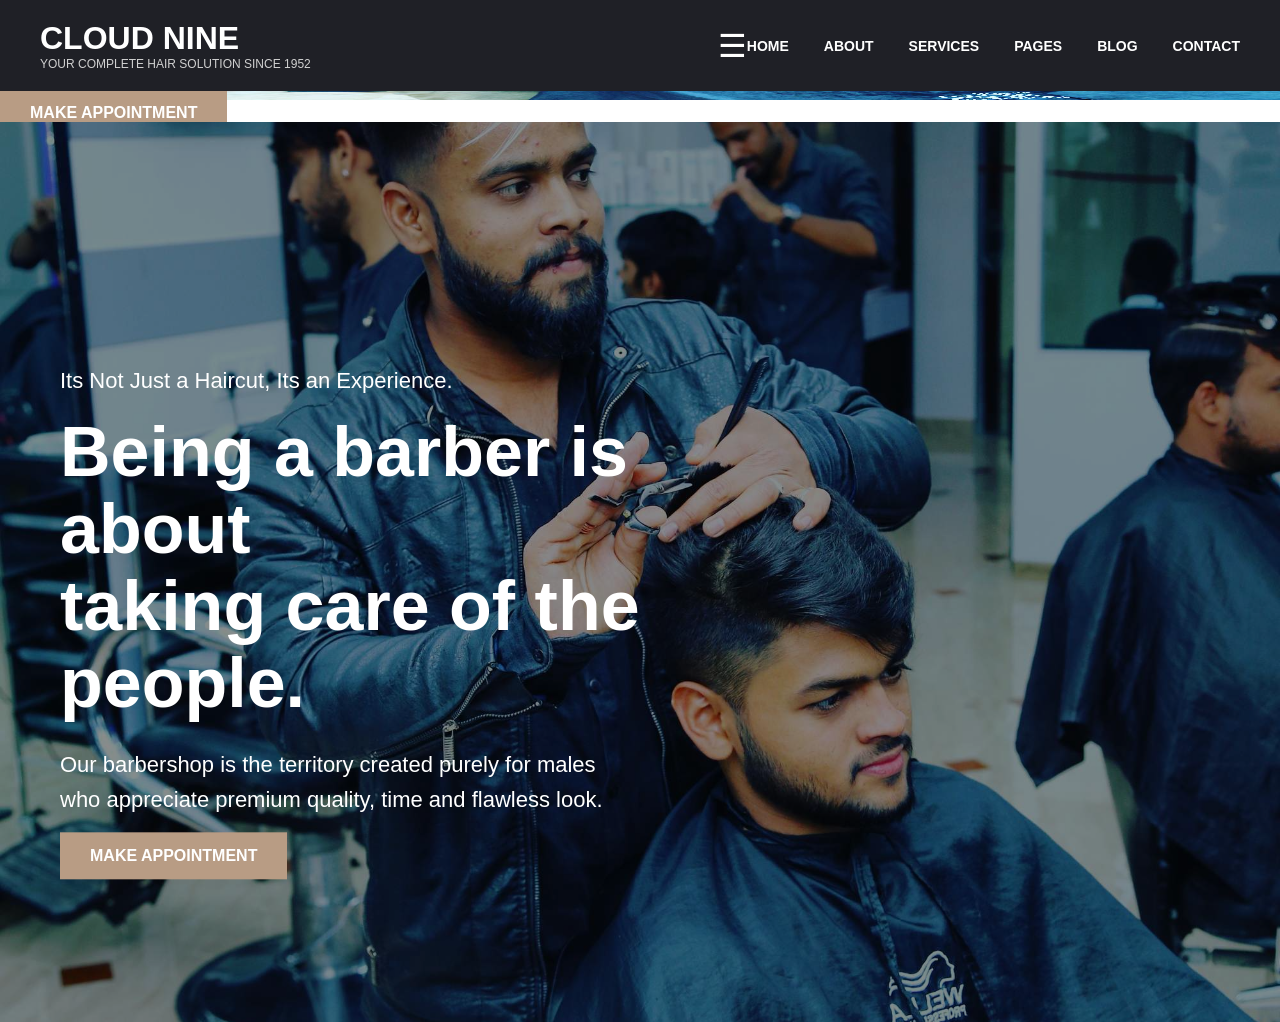
==== index.html @ e3773db2 "Update index.html" ====
<!DOCTYPE html>
<html lang="en">

<head>
    <meta charset="UTF-8">
    <meta name="viewport" content="width=device-width, initial-scale=1.0">
    <title>Cloud Nine Barber Shop</title>
    <meta name="description" content="Cloud Nine Barber Shop - Professional haircuts, beard styling, grooming, and premium salon services.">  <!-- Open Graph Tags -->
    <meta property="og:title" content="Cloud Nine Barber Shop">
    <meta property="og:description" content="Professional Haircuts, Beard Styling & Grooming Services. Book your appointment today!">
    <meta property="og:image" content="https://rudrakshp78-del.github.io/CLOUD9-hair-salon/logo1.png">
   <meta property="og:url" content="https://rudrakshp78-del.github.io/CLOUD9-hair-salon/">
    <meta property="og:type" content="website">
    <meta property="og:site_name" content="Cloud Nine Barber Shop">
    <link rel="stylesheet" href="https://cdnjs.cloudflare.com/ajax/libs/font-awesome/6.7.2/css/all.min.css">
    <link rel="stylesheet" href="index.css">
    <title>hair solan</title>
</head>

<body>
    <img src="hair1.jpg" width="100%" height="100vh" alt="hair salon">


    <header>
        <div class="logo-box">
         <link rel="icon" type="image/png" href="logo1.png">
        </div>


        <div class="logo">
            <h1> CLOUD NINE </h1>
            <p>YOUR COMPLETE HAIR SOLUTION SINCE 1952</p>
        </div>

        <button class="menu-toggle" id="menuToggle">
            ☰
        </button>

        <nav id="navLinks">
            <ul>
                <li><a href="index.html">HOME</a></li>
                <li><a href="index2.html">ABOUT</a></li>
                <li><a href="index3.html">SERVICES</a></li>
                <li><a href="index4.html">PAGES</a></li>
                <li><a href="index5.html">BLOG</a></li>
                <li><a href="index6.html">CONTACT</a></li>
            </ul>
        </nav>

            </header>

        <a href="index7.html" class="appointment-btn">MAKE APPOINTMENT</a>




    <section class="hero">
        <div class="overlay"></div>

        <div class="hero-content">
            <h3>Its Not Just a Haircut, Its an Experience.</h3>

            <h1>
                Being a barber is about <br>
                taking care of the people.
            </h1>

            <p>
                Our barbershop is the territory created purely for males<br>
                who appreciate premium quality, time and flawless look.
            </p>

            <a href="index7.html" class="appointment-btn">MAKE APPOINTMENT</a>
        </div>
    </section>
    <script>
document.addEventListener("DOMContentLoaded", () => {

const menuToggle = document.getElementById("menuToggle");
const navLinks = document.getElementById("navLinks");

menuToggle.addEventListener("click", () => {

    navLinks.classList.toggle("active");

    if(navLinks.classList.contains("active")){
        menuToggle.innerHTML = "✖";
    }else{
        menuToggle.innerHTML = "☰";
    }

});

});
        </script>
</body>

</html>
---- index.css ----
*{
margin:0;
padding:0;
box-sizing:border-box;
}

body{
font-family:Arial, sans-serif;
}

/* HEADER */
header{
position:absolute;
top:0;
left:0;
width:100%;
display:flex;
justify-content:space-between;
align-items:center;
padding:20px 40px;
background:#1f2026;
z-index:100;
}

.logo{
    flex: 1;
}
.img{
width: 100%;
height: 100vh;
background-image: url("hair1.jpg");
background-size: cover;
background-position: repeat;
background-repeat: no-repeat;
}

.logo h1{
color:white;
font-size:32px;
}

.logo p{
color:#d0d0d0;
font-size:12px;
}

#navLinks ul{
display:flex;
list-style:none;
gap:35px;
}

#navLinks ul li a{
color:white;
text-decoration:none;
font-weight:bold;
font-size:14px;
}

.appointment-btn{
text-decoration:none;
background:#b89c84;
color:white;
padding:15px 30px;
font-weight:bold;
}

/* HERO SECTION */
.hero{
width: 100%;
height:100vh;
background:url("hair1.jpg") center center/cover no-repeat;
position:relative;
object-fit: cover;
display: block;
}

.overlay{
position:absolute;
width:100%;
height:100%;
background:rgba(0,0,0,0.45);
}

.hero-content{
position:absolute;
top:55%;
left:60px;
transform:translateY(-50%);
color:white;
z-index:2;
max-width:700px;
}

.hero-content h3{
font-size:22px;
margin-bottom:20px;
font-weight:normal;
}

.hero-content h1{
font-size:70px;
line-height:1.1;
margin-bottom:25px;
}

.hero-content p{
font-size:22px;
line-height:1.6;
margin-bottom:30px;
}

.btn{
display:flex;
list-style:none
background:#b89c84;
color:white;
text-decoration:none;
padding:15px 30px;
font-weight:bold;
}

.menu-toggle{
display:flex;
background:none;
border:none;
color:white;
font-size:32px;
cursor:pointer;
}

@media(max-width:425px){

#navLinks{
display:none;
position:absolute;
top:100%;
left:0;
width:100%;
background:#1f2026;
}

#navLinks.active{
display:block;
}

#navLinks ul{
    flex-direction:column;
    gap:0;
}

#navLinks ul li{
    text-align:center;
    padding:15px 0;
    border-top:1px solid rgba(255,255,255,0.1);
}

.menu-toggle{
    display:block;
}

.appointment-btn{
    display:flex;
}


}
@media(max-width:375px){

#navLinks{
display:none;
position:absolute;
top:100%;
left:0;
width:100%;
background:#1f2026;
}

#navLinks.active{
display:block;
}

#navLinks ul{
    flex-direction:column;
    gap:0;
}

#navLinks ul li{
    text-align:center;
    padding:15px 0;
    border-top:1px solid rgba(255,255,255,0.1);
}

.menu-toggle{
    display:block;
}

.appointment-btn{
    display:flex;
}


}
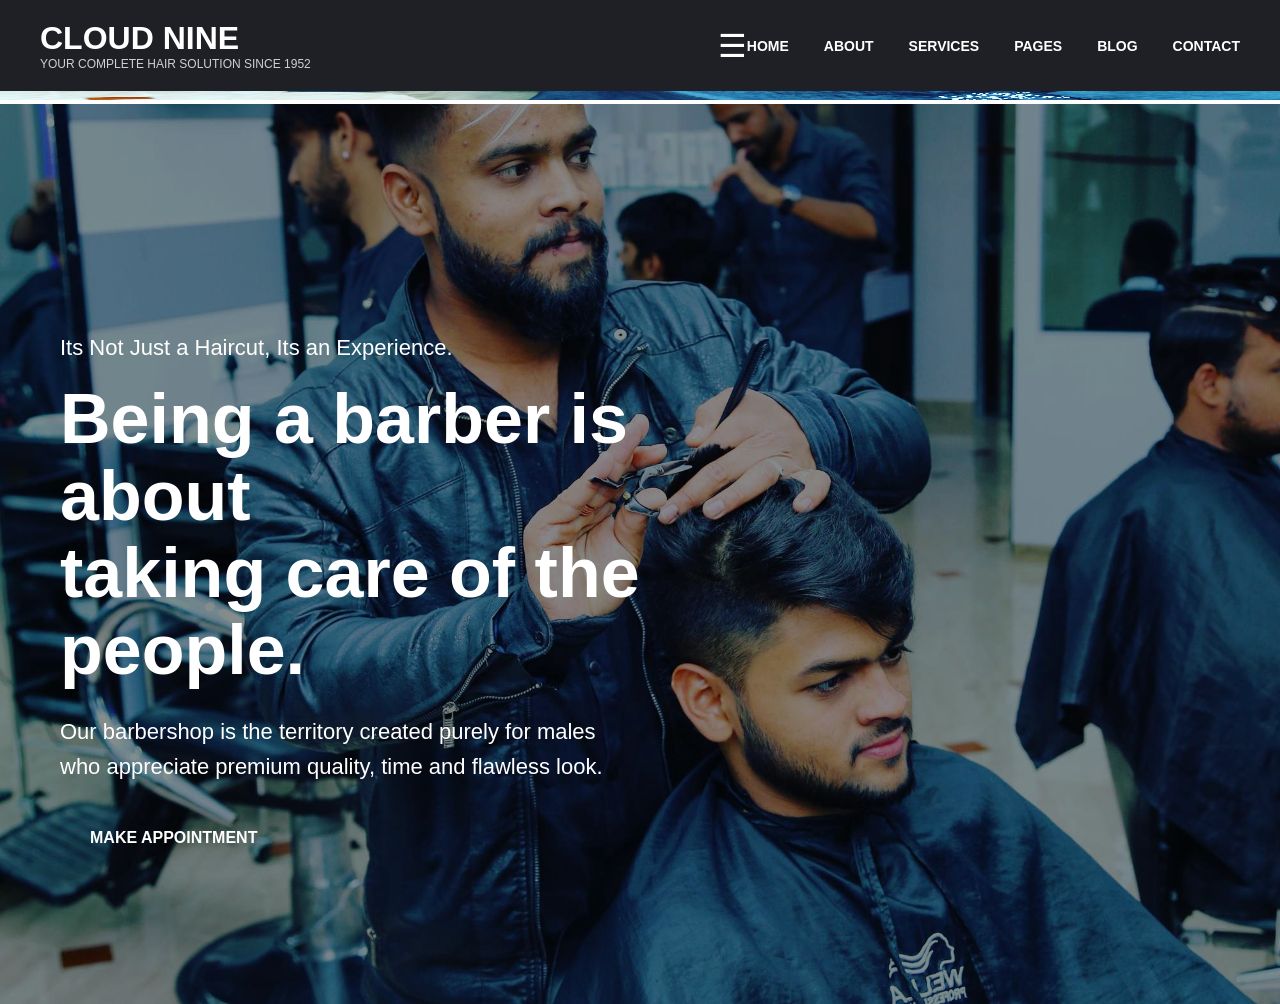
==== commit 6fd48bfb: "Fix HTML structure and content formatting" ====
--- a/index.html
+++ b/index.html
@@ -22,9 +22,6 @@
 
 
     <header>
-        <div class="logo-box">
-         <link rel="icon" type="image/png" href="logo1.png">
-        </div>
 
 
         <div class="logo">
@@ -48,11 +45,6 @@
         </nav>
 
             </header>
-
-        <a href="index7.html" class="appointment-btn">MAKE APPOINTMENT</a>
-
-
-
 
     <section class="hero">
         <div class="overlay"></div>
--- a/index.css
+++ b/index.css
@@ -57,14 +57,6 @@
 font-size:14px;
 }
 
-.appointment-btn{
-text-decoration:none;
-background:#b89c84;
-color:white;
-padding:15px 30px;
-font-weight:bold;
-}
-
 /* HERO SECTION */
 .hero{
 width: 100%;
@@ -110,7 +102,7 @@
 margin-bottom:30px;
 }
 
-.btn{
+.appointment-btn{
 display:flex;
 list-style:none
 background:#b89c84;
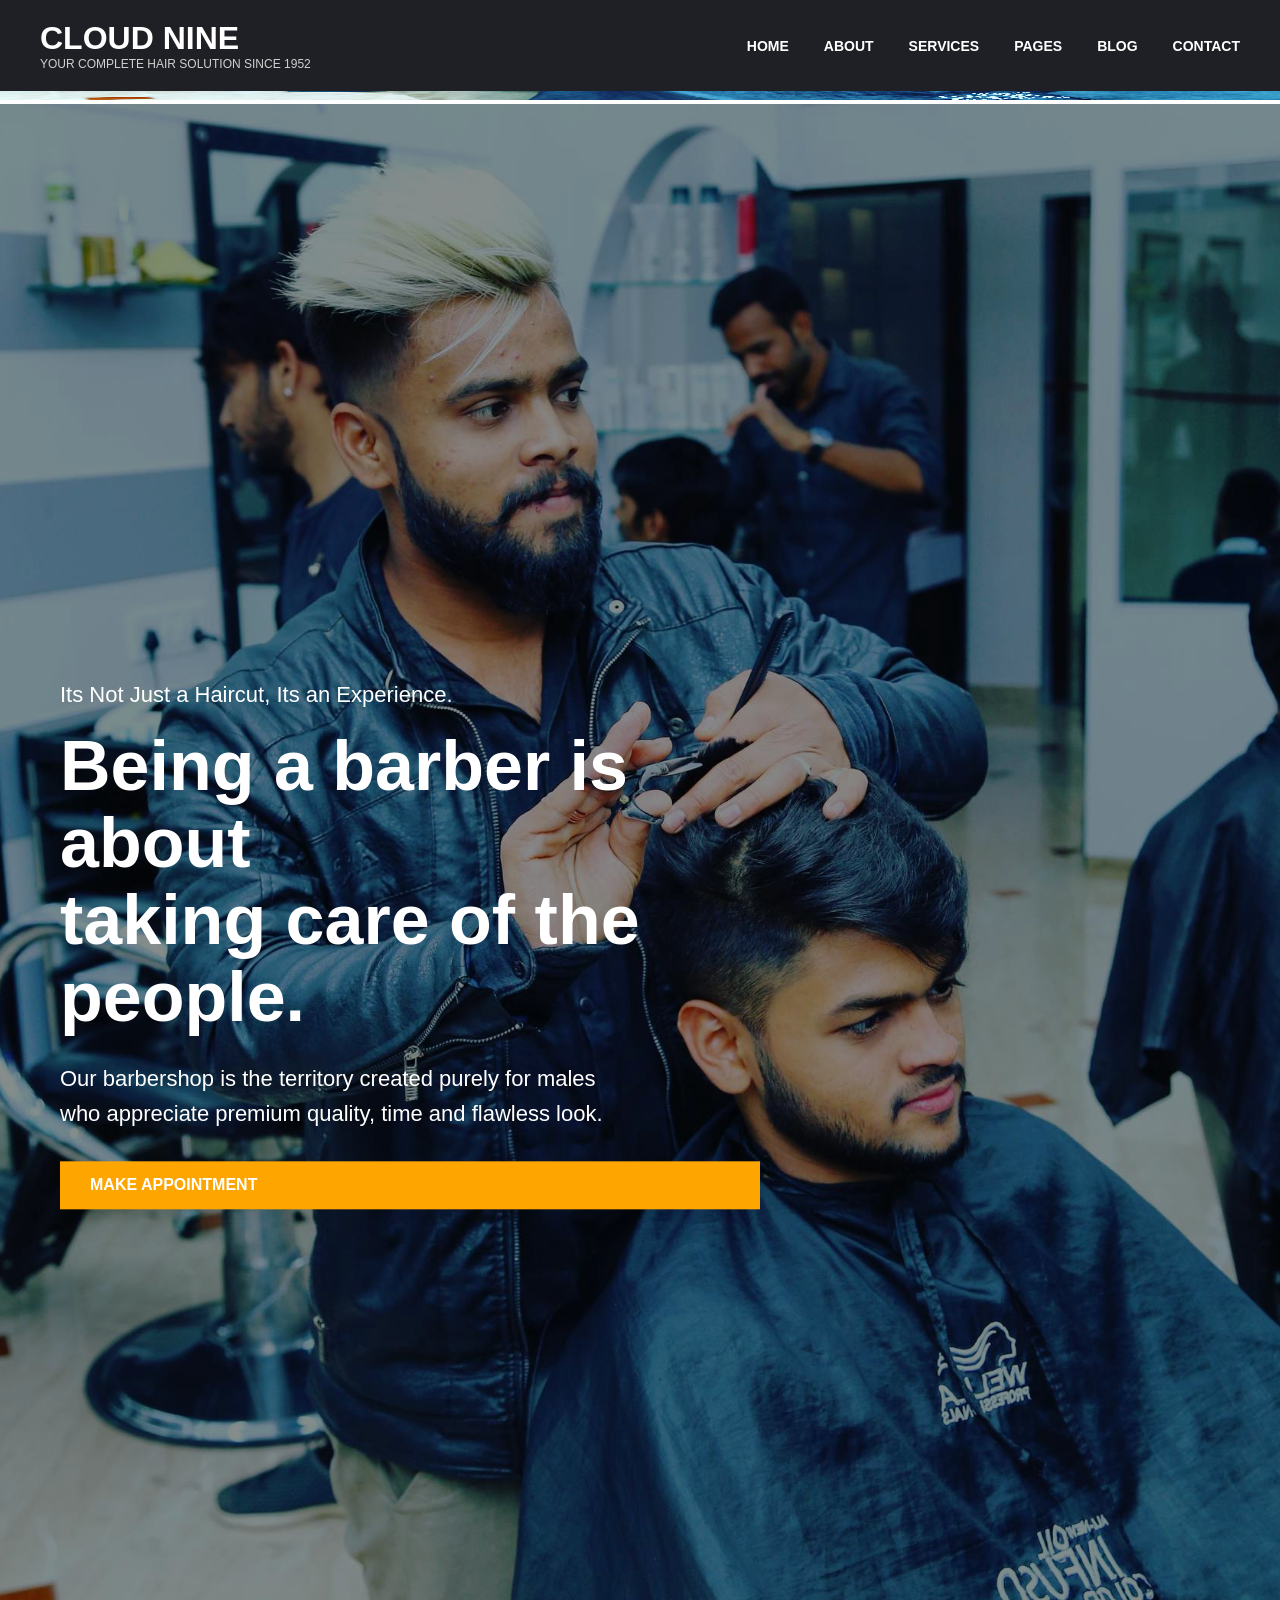
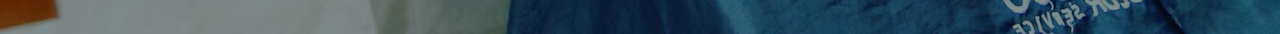
==== commit af7d86ce: "Update index.html" ====
--- a/index.html
+++ b/index.html
@@ -9,7 +9,11 @@
     <meta property="og:title" content="Cloud Nine Barber Shop">
     <meta property="og:description" content="Professional Haircuts, Beard Styling & Grooming Services. Book your appointment today!">
     <meta property="og:image" content="https://rudrakshp78-del.github.io/CLOUD9-hair-salon/logo1.png">
-   <meta property="og:url" content="https://rudrakshp78-del.github.io/CLOUD9-hair-salon/">
+    <meta property="og:url" content="https://rudrakshp78-del.github.io/CLOUD9-hair-salon/">
+
+    <meta property="og:image:width" content="1200">
+    <meta property="og:image:height" content="630">
+
     <meta property="og:type" content="website">
     <meta property="og:site_name" content="Cloud Nine Barber Shop">
     <link rel="stylesheet" href="https://cdnjs.cloudflare.com/ajax/libs/font-awesome/6.7.2/css/all.min.css">
--- a/index.css
+++ b/index.css
@@ -60,7 +60,7 @@
 /* HERO SECTION */
 .hero{
 width: 100%;
-height:100vh;
+height:170vh;
 background:url("hair1.jpg") center center/cover no-repeat;
 position:relative;
 object-fit: cover;
@@ -104,8 +104,8 @@
 
 .appointment-btn{
 display:flex;
-list-style:none
-background:#b89c84;
+list-style:none;
+background-color:orange;
 color:white;
 text-decoration:none;
 padding:15px 30px;
@@ -113,7 +113,7 @@
 }
 
 .menu-toggle{
-display:flex;
+display:none;
 background:none;
 border:none;
 color:white;
@@ -152,7 +152,13 @@
 }
 
 .appointment-btn{
-    display:flex;
+display:flex;
+list-style:none;
+background-color:orange;
+color:white;
+text-decoration:none;
+padding:15px 30px;
+font-weight:bold;
 }
 
 
@@ -188,8 +194,14 @@
 }
 
 .appointment-btn{
-    display:flex;
-}
-
-
-}
+display:flex;
+list-style:none;
+background-color:orange;
+color:white;
+text-decoration:none;
+padding:15px 30px;
+font-weight:bold;
+}
+
+
+}
